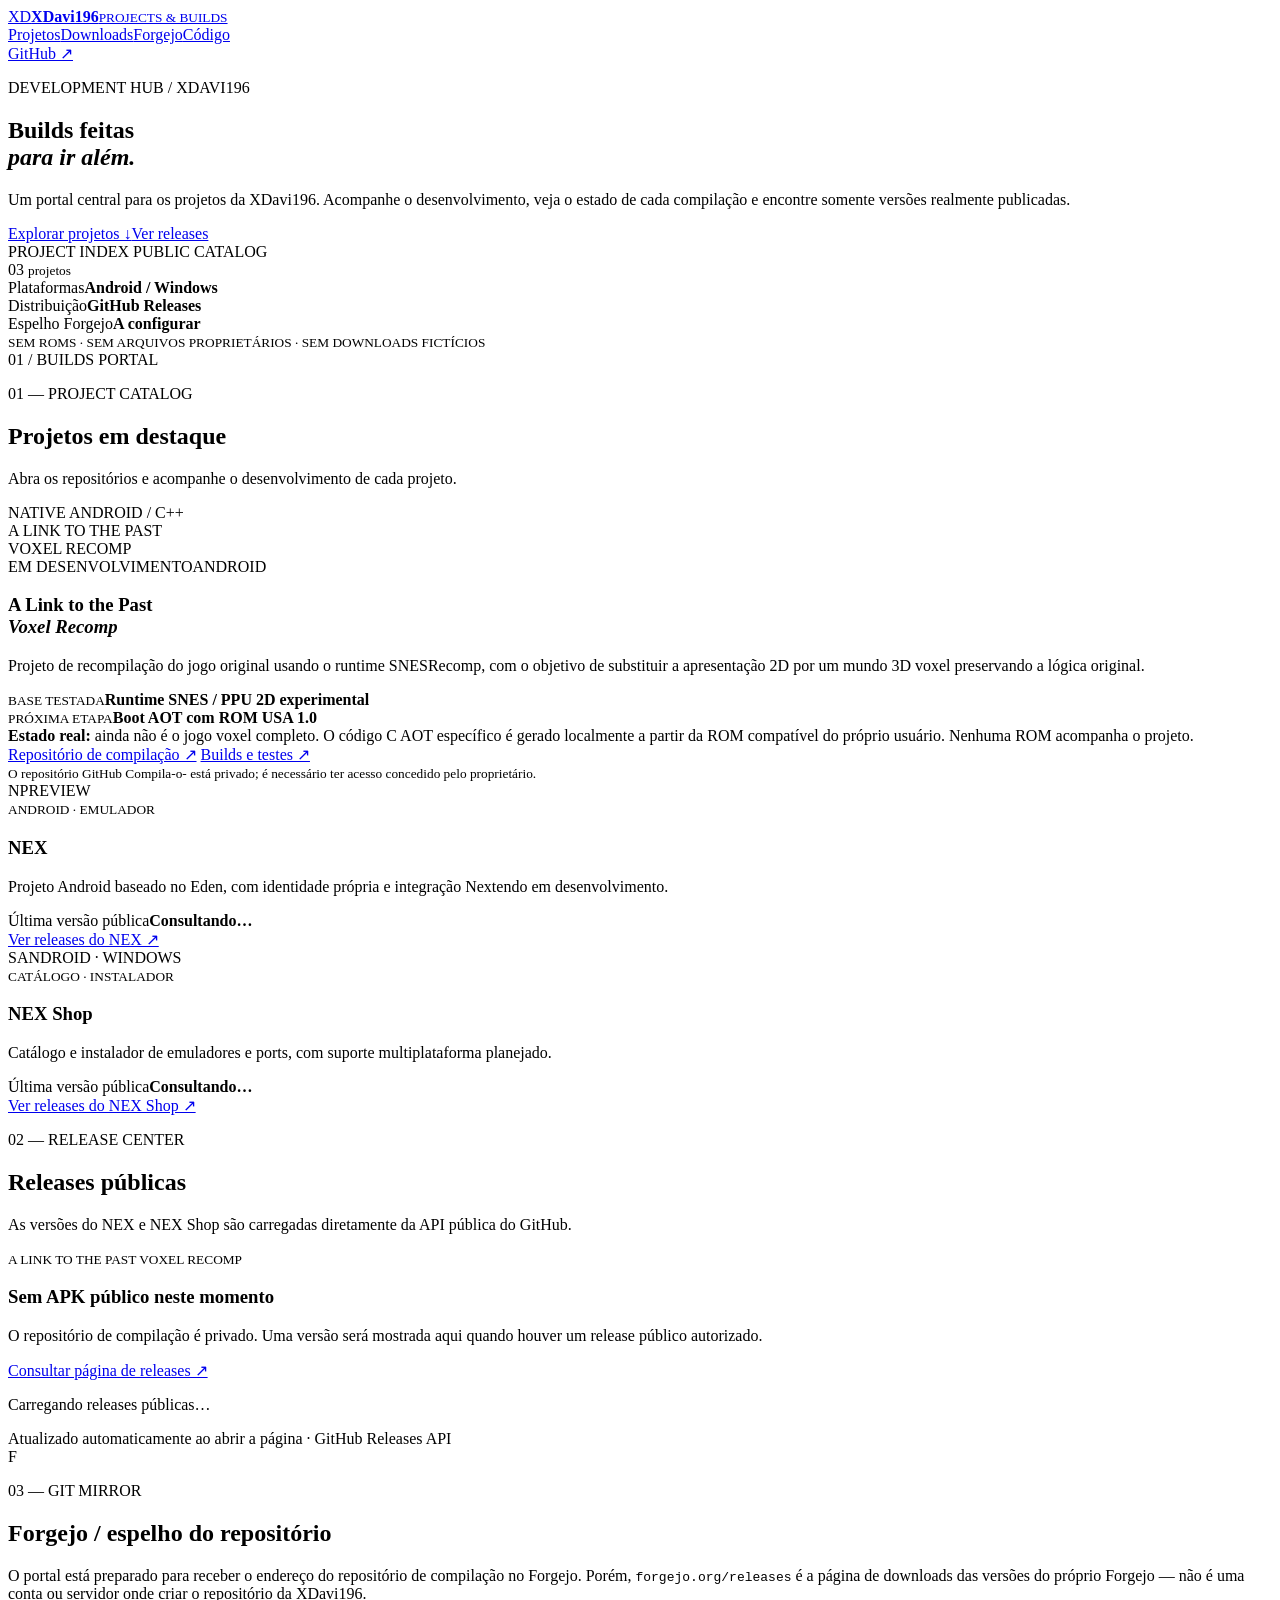
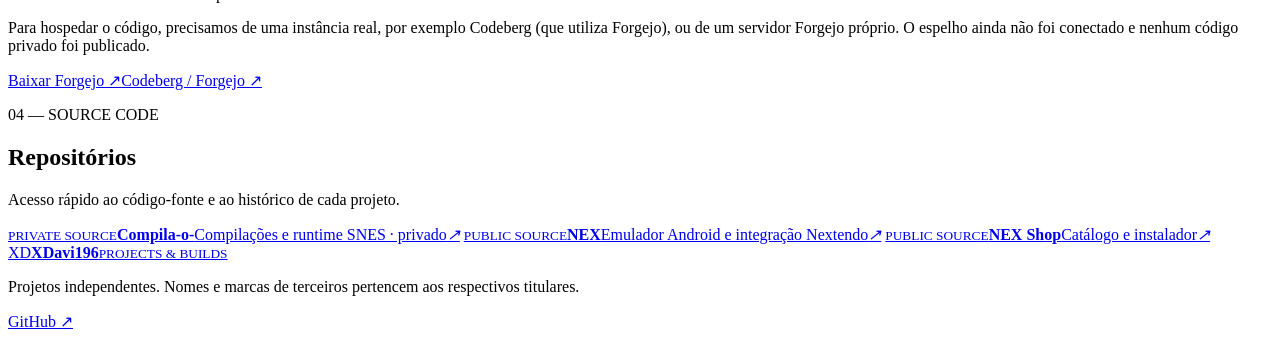
==== docs/builds/index.html @ 2fd81253 "Add XDavi196 projects and builds portal" ====
<!doctype html>
<html lang="pt-BR">
<head>
  <meta charset="utf-8">
  <meta name="viewport" content="width=device-width, initial-scale=1">
  <meta name="theme-color" content="#090a0e">
  <meta name="description" content="Projetos, repositórios e compilações da XDavi196.">
  <meta property="og:title" content="XDavi196 — Projects & Builds">
  <meta property="og:description" content="Portal de projetos e releases experimentais da XDavi196.">
  <title>XDavi196 — Projects & Builds</title>
  <link rel="stylesheet" href="styles.css">
  <script defer src="app.js"></script>
</head>
<body>
  <header class="topbar">
    <a class="brand" href="#home"><span class="brand-mark">XD</span><span><b>XDavi196</b><small>PROJECTS & BUILDS</small></span></a>
    <nav aria-label="Navegação"><a href="#projects">Projetos</a><a href="#downloads">Downloads</a><a href="#forgejo">Forgejo</a><a href="#source">Código</a></nav>
    <a class="github" href="https://github.com/XDavi196" target="_blank" rel="noopener">GitHub ↗</a>
  </header>
  <main>
    <section class="hero" id="home">
      <div class="hero-copy">
        <p class="eyebrow"><i></i> DEVELOPMENT HUB / XDAVI196</p>
        <h1>Builds feitas<br><em>para ir além.</em></h1>
        <p class="lead">Um portal central para os projetos da XDavi196. Acompanhe o desenvolvimento, veja o estado de cada compilação e encontre somente versões realmente publicadas.</p>
        <div class="actions"><a class="btn primary" href="#projects">Explorar projetos ↓</a><a class="btn secondary" href="#downloads">Ver releases</a></div>
      </div>
      <div class="hero-console">
        <div class="console-head"><span>PROJECT INDEX</span><span class="live"><i></i> PUBLIC CATALOG</span></div>
        <div class="console-number">03 <small>projetos</small></div>
        <div class="console-line"></div>
        <div class="console-row"><span>Plataformas</span><b>Android / Windows</b></div>
        <div class="console-row"><span>Distribuição</span><b>GitHub Releases</b></div>
        <div class="console-row"><span>Espelho Forgejo</span><b class="pending">A configurar</b></div>
        <small class="console-foot">SEM ROMS · SEM ARQUIVOS PROPRIETÁRIOS · SEM DOWNLOADS FICTÍCIOS</small>
      </div>
      <span class="hero-index">01 / BUILDS PORTAL</span>
    </section>

    <section class="section" id="projects">
      <div class="section-heading"><div><p class="eyebrow">01 — PROJECT CATALOG</p><h2>Projetos em destaque</h2></div><p>Abra os repositórios e acompanhe o desenvolvimento de cada projeto.</p></div>
      <article class="featured">
        <div class="featured-art">
          <span class="art-label">NATIVE ANDROID / C++</span>
          <div class="voxel-art" aria-hidden="true"><i></i><i></i><i></i><i></i><i></i><i></i><span></span></div>
          <div class="art-title">A LINK TO THE PAST<br>VOXEL RECOMP</div>
        </div>
        <div class="featured-copy">
          <div class="tags"><span class="tag red">EM DESENVOLVIMENTO</span><span class="tag">ANDROID</span></div>
          <h3>A Link to the Past<br><em>Voxel Recomp</em></h3>
          <p>Projeto de recompilação do jogo original usando o runtime SNESRecomp, com o objetivo de substituir a apresentação 2D por um mundo 3D voxel preservando a lógica original.</p>
          <div class="facts"><div><small>BASE TESTADA</small><b>Runtime SNES / PPU 2D experimental</b></div><div><small>PRÓXIMA ETAPA</small><b>Boot AOT com ROM USA 1.0</b></div></div>
          <div class="callout"><b>Estado real:</b> ainda não é o jogo voxel completo. O código C AOT específico é gerado localmente a partir da ROM compatível do próprio usuário. Nenhuma ROM acompanha o projeto.</div>
          <div class="links">
            <a href="https://github.com/XDavi196/Compila-o-" target="_blank" rel="noopener">Repositório de compilação ↗</a>
            <a href="https://github.com/XDavi196/Compila-o-/actions" target="_blank" rel="noopener">Builds e testes ↗</a>
          </div>
          <small class="private-note">O repositório GitHub Compila-o- está privado; é necessário ter acesso concedido pelo proprietário.</small>
        </div>
      </article>

      <div class="project-grid">
        <article class="project">
          <div class="project-top"><span class="project-symbol red-symbol">N</span><span class="tag green">PREVIEW</span></div>
          <small class="kicker">ANDROID · EMULADOR</small><h3>NEX</h3>
          <p>Projeto Android baseado no Eden, com identidade própria e integração Nextendo em desenvolvimento.</p>
          <div class="version"><span>Última versão pública</span><b id="nex-version">Consultando…</b></div>
          <a href="https://github.com/XDavi196/NEX/releases" target="_blank" rel="noopener">Ver releases do NEX ↗</a>
        </article>
        <article class="project">
          <div class="project-top"><span class="project-symbol blue-symbol">S</span><span class="tag">ANDROID · WINDOWS</span></div>
          <small class="kicker">CATÁLOGO · INSTALADOR</small><h3>NEX Shop</h3>
          <p>Catálogo e instalador de emuladores e ports, com suporte multiplataforma planejado.</p>
          <div class="version"><span>Última versão pública</span><b id="shop-version">Consultando…</b></div>
          <a href="https://github.com/XDavi196/NEX-Shop/releases" target="_blank" rel="noopener">Ver releases do NEX Shop ↗</a>
        </article>
      </div>
    </section>

    <section class="section downloads" id="downloads">
      <div class="section-heading"><div><p class="eyebrow">02 — RELEASE CENTER</p><h2>Releases públicas</h2></div><p>As versões do NEX e NEX Shop são carregadas diretamente da API pública do GitHub.</p></div>
      <div class="download-grid" id="release-grid">
        <article class="release-placeholder"><small>A LINK TO THE PAST VOXEL RECOMP</small><h3>Sem APK público neste momento</h3><p>O repositório de compilação é privado. Uma versão será mostrada aqui quando houver um release público autorizado.</p><a href="https://github.com/XDavi196/Compila-o-/releases" target="_blank" rel="noopener">Consultar página de releases ↗</a></article>
        <p id="release-loading">Carregando releases públicas…</p>
      </div>
      <div class="refresh-note"><i></i> Atualizado automaticamente ao abrir a página · GitHub Releases API</div>
    </section>

    <section class="forgejo-section" id="forgejo">
      <div class="forgejo-mark">F</div>
      <div class="forgejo-copy">
        <p class="eyebrow">03 — GIT MIRROR</p>
        <h2>Forgejo / espelho do repositório</h2>
        <p>O portal está preparado para receber o endereço do repositório de compilação no Forgejo. Porém, <code>forgejo.org/releases</code> é a página de downloads das versões do próprio Forgejo — não é uma conta ou servidor onde criar o repositório da XDavi196.</p>
        <p>Para hospedar o código, precisamos de uma instância real, por exemplo Codeberg (que utiliza Forgejo), ou de um servidor Forgejo próprio. O espelho ainda não foi conectado e nenhum código privado foi publicado.</p>
      </div>
      <div class="forgejo-actions"><a class="btn outline" href="https://forgejo.org/releases/" target="_blank" rel="noopener">Baixar Forgejo ↗</a><a class="btn secondary" href="https://codeberg.org/" target="_blank" rel="noopener">Codeberg / Forgejo ↗</a></div>
    </section>

    <section class="section source" id="source">
      <div class="section-heading"><div><p class="eyebrow">04 — SOURCE CODE</p><h2>Repositórios</h2></div><p>Acesso rápido ao código-fonte e ao histórico de cada projeto.</p></div>
      <div class="source-list">
        <a href="https://github.com/XDavi196/Compila-o-" target="_blank" rel="noopener"><small>PRIVATE SOURCE</small><b>Compila-o-</b><span>Compilações e runtime SNES · privado</span><i>↗</i></a>
        <a href="https://github.com/XDavi196/NEX" target="_blank" rel="noopener"><small>PUBLIC SOURCE</small><b>NEX</b><span>Emulador Android e integração Nextendo</span><i>↗</i></a>
        <a href="https://github.com/XDavi196/NEX-Shop" target="_blank" rel="noopener"><small>PUBLIC SOURCE</small><b>NEX Shop</b><span>Catálogo e instalador</span><i>↗</i></a>
      </div>
    </section>
  </main>
  <footer><a class="brand" href="#home"><span class="brand-mark">XD</span><span><b>XDavi196</b><small>PROJECTS & BUILDS</small></span></a><p>Projetos independentes. Nomes e marcas de terceiros pertencem aos respectivos titulares.</p><a href="https://github.com/XDavi196" target="_blank" rel="noopener">GitHub ↗</a></footer>
</body>
</html>
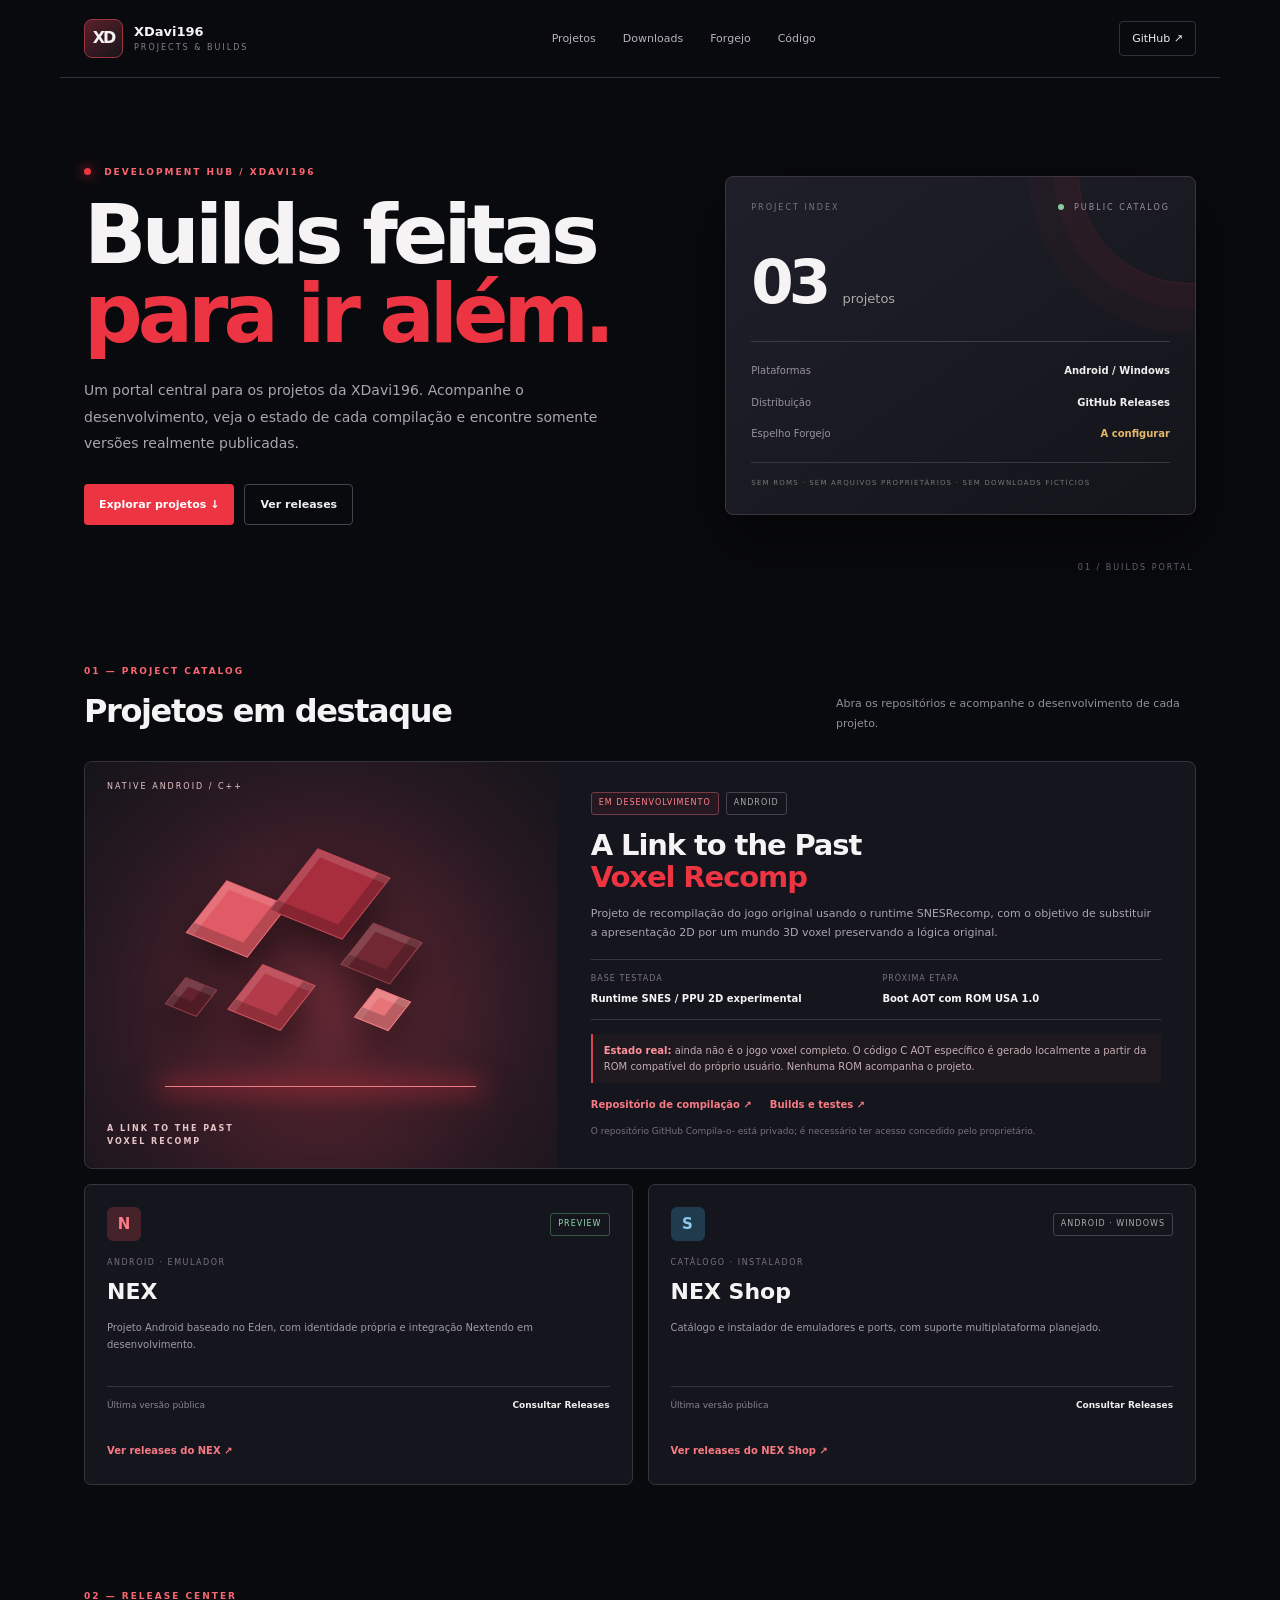
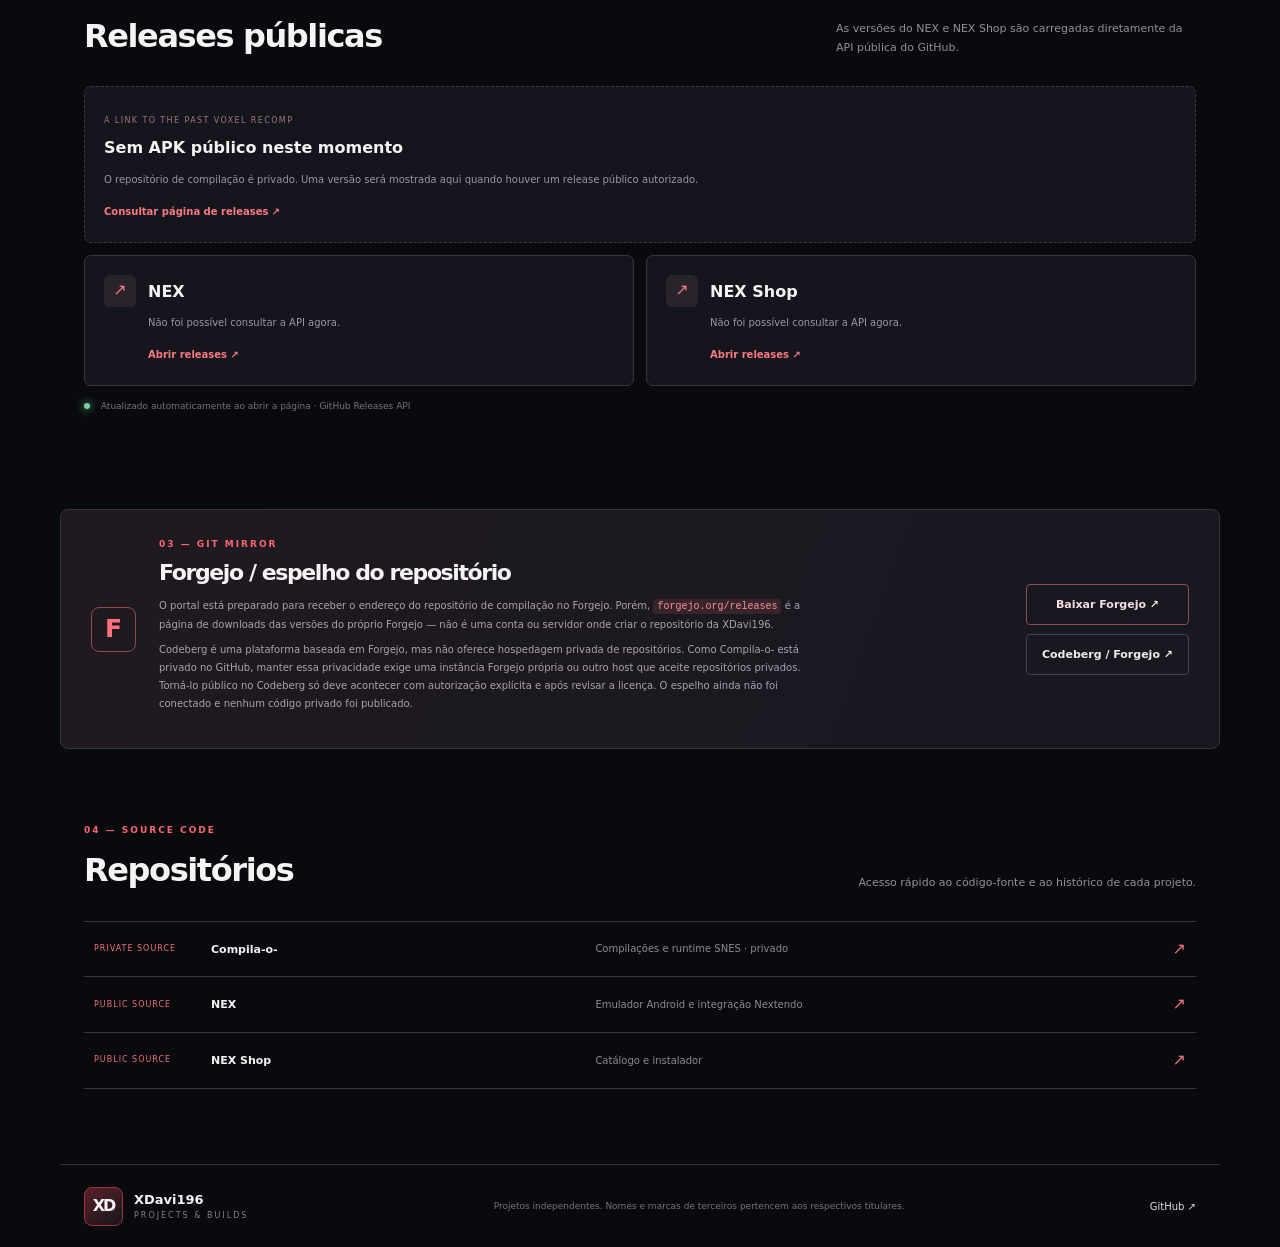
==== commit 6a1d4670: "Clarify Codeberg private repository limitations on the builds portal" ====
--- a/docs/builds/index.html
+++ b/docs/builds/index.html
@@ -92,7 +92,7 @@
         <p class="eyebrow">03 — GIT MIRROR</p>
         <h2>Forgejo / espelho do repositório</h2>
         <p>O portal está preparado para receber o endereço do repositório de compilação no Forgejo. Porém, <code>forgejo.org/releases</code> é a página de downloads das versões do próprio Forgejo — não é uma conta ou servidor onde criar o repositório da XDavi196.</p>
-        <p>Para hospedar o código, precisamos de uma instância real, por exemplo Codeberg (que utiliza Forgejo), ou de um servidor Forgejo próprio. O espelho ainda não foi conectado e nenhum código privado foi publicado.</p>
+        <p>Codeberg é uma plataforma baseada em Forgejo, mas não oferece hospedagem privada de repositórios. Como Compila-o- está privado no GitHub, manter essa privacidade exige uma instância Forgejo própria ou outro host que aceite repositórios privados. Torná-lo público no Codeberg só deve acontecer com autorização explícita e após revisar a licença. O espelho ainda não foi conectado e nenhum código privado foi publicado.</p>
       </div>
       <div class="forgejo-actions"><a class="btn outline" href="https://forgejo.org/releases/" target="_blank" rel="noopener">Baixar Forgejo ↗</a><a class="btn secondary" href="https://codeberg.org/" target="_blank" rel="noopener">Codeberg / Forgejo ↗</a></div>
     </section>
--- a/docs/builds/styles.css
+++ b/docs/builds/styles.css
@@ -0,0 +1,5 @@
+:root{color-scheme:dark;--bg:#090a0e;--panel:#14151d;--panel2:#1a1b24;--line:#30313b;--text:#f5f3f4;--muted:#aaa7b1;--dim:#77747e;--red:#ed3442;--max:1160px}
+*{box-sizing:border-box}html{scroll-behavior:smooth;scroll-padding-top:90px}body{margin:0;background:var(--bg);color:var(--text);font-family:Inter,ui-sans-serif,system-ui,-apple-system,"Segoe UI",sans-serif;line-height:1.55}a{color:inherit;text-decoration:none}.topbar{height:78px;max-width:var(--max);margin:auto;padding:0 24px;display:flex;align-items:center;justify-content:space-between;border-bottom:1px solid var(--line)}.brand{display:flex;align-items:center;gap:11px}.brand-mark{width:39px;height:39px;display:grid;place-items:center;border:1px solid #9d3440;border-radius:8px;background:linear-gradient(145deg,#5b202a,#17151b);font-weight:900;letter-spacing:-2px}.brand b,.brand small{display:block}.brand b{font-size:13px}.brand small{font-size:8px;color:#85818b;letter-spacing:2px}.topbar nav{display:flex;gap:27px}.topbar nav a,.github{font-size:11px;color:#b7b2bd}.github{border:1px solid var(--line);border-radius:4px;padding:8px 12px;color:#eee}.hero{max-width:var(--max);margin:auto;padding:88px 24px 75px;display:grid;grid-template-columns:1.1fr .9fr;align-items:center;gap:66px;position:relative;min-height:490px}.eyebrow{font-size:9px;color:#fb6671;letter-spacing:2px;font-weight:800;margin:0 0 15px}.eyebrow i,.refresh-note i{display:inline-block;width:7px;height:7px;border-radius:50%;background:var(--red);box-shadow:0 0 12px #ed3442;margin-right:8px}.hero h1{font-size:clamp(55px,7vw,82px);line-height:.97;letter-spacing:-5px;margin:0;font-weight:800}.hero h1 em,.featured h3 em{font-style:normal;color:var(--red)}.lead{max-width:520px;font-size:14px;color:#aaa5af;line-height:1.9;margin:23px 0 27px}.actions{display:flex;gap:10px;flex-wrap:wrap}.btn{display:inline-flex;align-items:center;justify-content:center;padding:11px 15px;border-radius:4px;font-size:11px;font-weight:750;transition:.2s}.btn:hover{transform:translateY(-2px)}.primary{background:var(--red);color:#fff}.primary:hover{background:#ff4b59}.secondary{border:1px solid #45434d;color:#eee}.hero-console{background:linear-gradient(145deg,#1e1f29,#14151b);border:1px solid #3b3540;border-radius:8px;padding:25px;box-shadow:0 25px 65px #0008;position:relative;overflow:hidden}.hero-console:after{content:"";position:absolute;width:220px;height:220px;right:-105px;top:-115px;border:1px solid #ed344228;border-radius:50%;box-shadow:0 0 0 25px #ed34420a,0 0 0 50px #ed344208}.console-head{font-size:8px;letter-spacing:2px;color:#777;display:flex;justify-content:space-between}.live{color:#9c929c}.live i{display:inline-block;width:6px;height:6px;background:#7dd5a1;border-radius:50%;margin-right:5px}.console-number{font-size:61px;letter-spacing:-5px;margin:20px 0 12px;font-weight:800}.console-number small{font-size:13px;color:#aaa;letter-spacing:0;font-weight:500}.console-line{height:1px;background:#3c3a44;margin-bottom:13px}.console-row{display:flex;justify-content:space-between;gap:12px;padding:8px 0;color:#98939d;font-size:10px}.console-row b{color:#eee;font-size:10px}.console-row .pending{color:#e6b668}.console-foot{display:block;border-top:1px solid #3a3741;padding-top:15px;margin-top:12px;color:#777;font-size:7px;letter-spacing:1.2px}.hero-index{position:absolute;bottom:25px;right:26px;color:#64606a;font-size:8px;letter-spacing:2px}
+.section{max-width:var(--max);margin:auto;padding:65px 24px}.section-heading{display:flex;justify-content:space-between;align-items:end;gap:28px;margin-bottom:25px}.section-heading .eyebrow{margin-bottom:8px}.section h2,.forgejo-copy h2{margin:0;font-size:32px;letter-spacing:-1.4px}.section-heading>p{max-width:360px;color:#92909a;font-size:11px;line-height:1.8;margin:0 0 3px}.featured{display:grid;grid-template-columns:.85fr 1.15fr;border:1px solid #37333e;border-radius:8px;overflow:hidden;background:var(--panel)}.featured-art{min-height:390px;position:relative;overflow:hidden;background:radial-gradient(ellipse at 50% 60%,#692a36,#291922 65%,#15141a)}.featured-art:before{content:"";position:absolute;inset:0;background-image:linear-gradient(#fff08 1px,transparent 1px),linear-gradient(90deg,#fff08 1px,transparent 1px);background-size:35px 35px;opacity:.4}.art-label,.art-title{position:absolute;left:22px;color:#e7c4c8;font-size:8px;letter-spacing:2px}.art-label{top:19px}.art-title{bottom:20px;font-weight:800;line-height:1.6}.voxel-art{position:absolute;inset:60px 20px 70px;display:grid;place-items:center;filter:drop-shadow(0 18px 20px #0008)}.voxel-art i{position:absolute;width:66px;height:66px;background:#cf4654;border:1px solid #ff929a44;transform:rotate(30deg) skew(-8deg,-8deg);box-shadow:inset -12px -12px 0 #0003,inset 7px 7px 0 #fff2}.voxel-art i:nth-child(1){left:23%;top:23%;background:#e15b66}.voxel-art i:nth-child(2){left:43%;top:12%;width:78px;height:78px;background:#a82d3d}.voxel-art i:nth-child(3){left:58%;top:38%;width:53px;height:53px;background:#712833}.voxel-art i:nth-child(4){left:32%;top:53%;width:57px;height:57px;background:#b43b49}.voxel-art i:nth-child(5){left:60%;top:61%;width:37px;height:37px;background:#e67479}.voxel-art i:nth-child(6){left:16%;top:57%;width:34px;height:34px;background:#63222e}.voxel-art span{position:absolute;bottom:4%;height:1px;width:72%;background:#ee7c86;box-shadow:0 0 25px 5px #ed344288}.featured-copy{padding:30px 34px}.tags,.project-top{display:flex;align-items:center;gap:7px;flex-wrap:wrap}.tag{font-size:8px;letter-spacing:1px;border:1px solid #45424c;padding:4px 7px;border-radius:3px;color:#aaa}.tag.red{color:#ff838d;border-color:#763b44;background:#71263233}.tag.green{color:#91d9aa;border-color:#325b42}.featured h3{font-size:29px;line-height:1.1;letter-spacing:-1.1px;margin:15px 0 10px}.featured-copy>p{font-size:11px;color:#aaa5af;line-height:1.8;margin:0 0 16px}.facts{display:grid;grid-template-columns:1fr 1fr;gap:13px;border-top:1px solid #383640;border-bottom:1px solid #383640;padding:13px 0}.facts div{display:flex;flex-direction:column;gap:5px}.facts small{font-size:8px;color:#79747f;letter-spacing:1px}.facts b{font-size:10px}.callout{font-size:10px;color:#c5afb2;background:#46232a33;border-left:2px solid #d74654;padding:9px 11px;margin:14px 0}.callout b{color:#ff929a}.links{display:flex;gap:18px;flex-wrap:wrap}.links a,.project>a,.release-card a,.release-placeholder a{font-size:10px;color:#fa7a84;font-weight:750}.private-note{display:block;color:#77717d;font-size:9px;margin-top:12px}.project-grid{display:grid;grid-template-columns:1fr 1fr;gap:15px;margin-top:15px}.project{border:1px solid #37343e;border-radius:7px;background:#15161d;padding:22px}.project-top{justify-content:space-between}.project-symbol{width:34px;height:34px;display:grid;place-items:center;border-radius:6px;font-size:15px;font-weight:900}.red-symbol{background:#46232b;color:#ff7b86}.blue-symbol{background:#203b4e;color:#8cc9ec}.kicker{display:block;color:#77737f;font-size:8px;letter-spacing:1.5px;margin:16px 0 5px}.project h3{font-size:22px;margin:0 0 7px}.project>p:not(.kicker){font-size:10px;color:#a09ba5;line-height:1.75;min-height:55px}.version{border-top:1px solid #37343e;padding:12px 0;margin:12px 0;display:flex;justify-content:space-between;gap:10px;font-size:9px;color:#88838e}.version b{color:#eee}.downloads{padding-top:40px}.download-grid{display:grid;grid-template-columns:1fr 1fr;gap:12px}.release-placeholder,.release-card{border:1px solid #39353f;background:var(--panel);border-radius:7px;padding:19px}.release-placeholder{grid-column:1/-1;border-style:dashed}.release-placeholder small,.release-card small{color:#9a7980;font-size:8px;letter-spacing:1.4px}.release-placeholder h3,.release-card h3{margin:5px 0;font-size:16px}.release-placeholder p,.release-card p{font-size:10px;color:#9c97a1;line-height:1.7}.release-card{display:flex;gap:12px}.release-card .r-icon{width:32px;height:32px;flex:0 0 32px;border-radius:6px;background:#29232c;color:#f17c86;display:grid;place-items:center}.release-card a{display:inline-block;margin-top:4px}.refresh-note{margin-top:14px;color:#77727d;font-size:9px}.refresh-note i{width:6px;height:6px;background:#7bd39e;box-shadow:0 0 8px #7bd39e}.forgejo-section{max-width:var(--max);margin:30px auto;padding:28px 30px;border:1px solid #3b343e;border-radius:8px;background:linear-gradient(110deg,#201920,#171820);display:grid;grid-template-columns:48px 1fr auto;gap:20px;align-items:center}.forgejo-mark{height:45px;width:45px;display:grid;place-items:center;border:1px solid #8c4c56;border-radius:8px;color:#ff727d;font-weight:900;font-size:25px}.forgejo-copy .eyebrow{margin-bottom:4px}.forgejo-copy h2{font-size:22px}.forgejo-copy>p:not(.eyebrow){max-width:670px;font-size:10px;color:#aaa3ad;line-height:1.8;margin:7px 0}.forgejo-copy code{color:#ff929b;background:#38242b;padding:2px 4px;border-radius:3px}.forgejo-actions{display:flex;flex-direction:column;gap:9px}.outline{border:1px solid #8c4c56;color:#f5dfe2}.source{padding-top:45px;padding-bottom:75px}.source-list{border-top:1px solid #37343e}.source-list a{display:grid;grid-template-columns:105px 1fr 1.5fr 20px;gap:12px;align-items:center;padding:15px 10px;border-bottom:1px solid #37343e}.source-list small{font-size:8px;color:#ed707b;letter-spacing:1px}.source-list b{font-size:11px}.source-list span{font-size:10px;color:#8f8995}.source-list i{text-align:right;color:#ee737e;font-style:normal}footer{border-top:1px solid #302d37;max-width:var(--max);margin:auto;padding:22px 24px;display:flex;justify-content:space-between;align-items:center;gap:18px}footer p{font-size:9px;color:#77717d}footer>a:last-child{font-size:10px;color:#e4dfe5}
+@media(max-width:800px){.topbar nav{gap:14px}.hero{gap:30px;padding-top:70px}.featured-copy{padding:25px}.forgejo-section{margin:25px 20px;grid-template-columns:42px 1fr}.forgejo-actions{grid-column:2;flex-direction:row;flex-wrap:wrap}}
+@media(max-width:600px){.topbar{height:68px;padding:0 18px}.topbar nav{display:none}.hero{grid-template-columns:1fr;padding:55px 20px 65px;gap:32px}.hero h1{font-size:59px;letter-spacing:-3px}.section{padding:49px 20px}.section-heading{display:block}.section-heading>p{margin-top:9px}.featured{grid-template-columns:1fr}.featured-art{min-height:245px}.featured-copy{padding:23px 20px}.facts{grid-template-columns:1fr}.project-grid,.download-grid{grid-template-columns:1fr}.release-placeholder{grid-column:auto}.forgejo-section{grid-template-columns:1fr;margin:25px 20px;padding:22px}.forgejo-actions{grid-column:auto;flex-direction:row;flex-wrap:wrap}.source-list a{grid-template-columns:80px 1fr 18px;gap:9px}.source-list span{grid-column:2;grid-row:2}.source-list i{grid-column:3;grid-row:1/3}footer{padding:20px;align-items:flex-start;flex-direction:column;gap:10px}footer p{margin:0}}
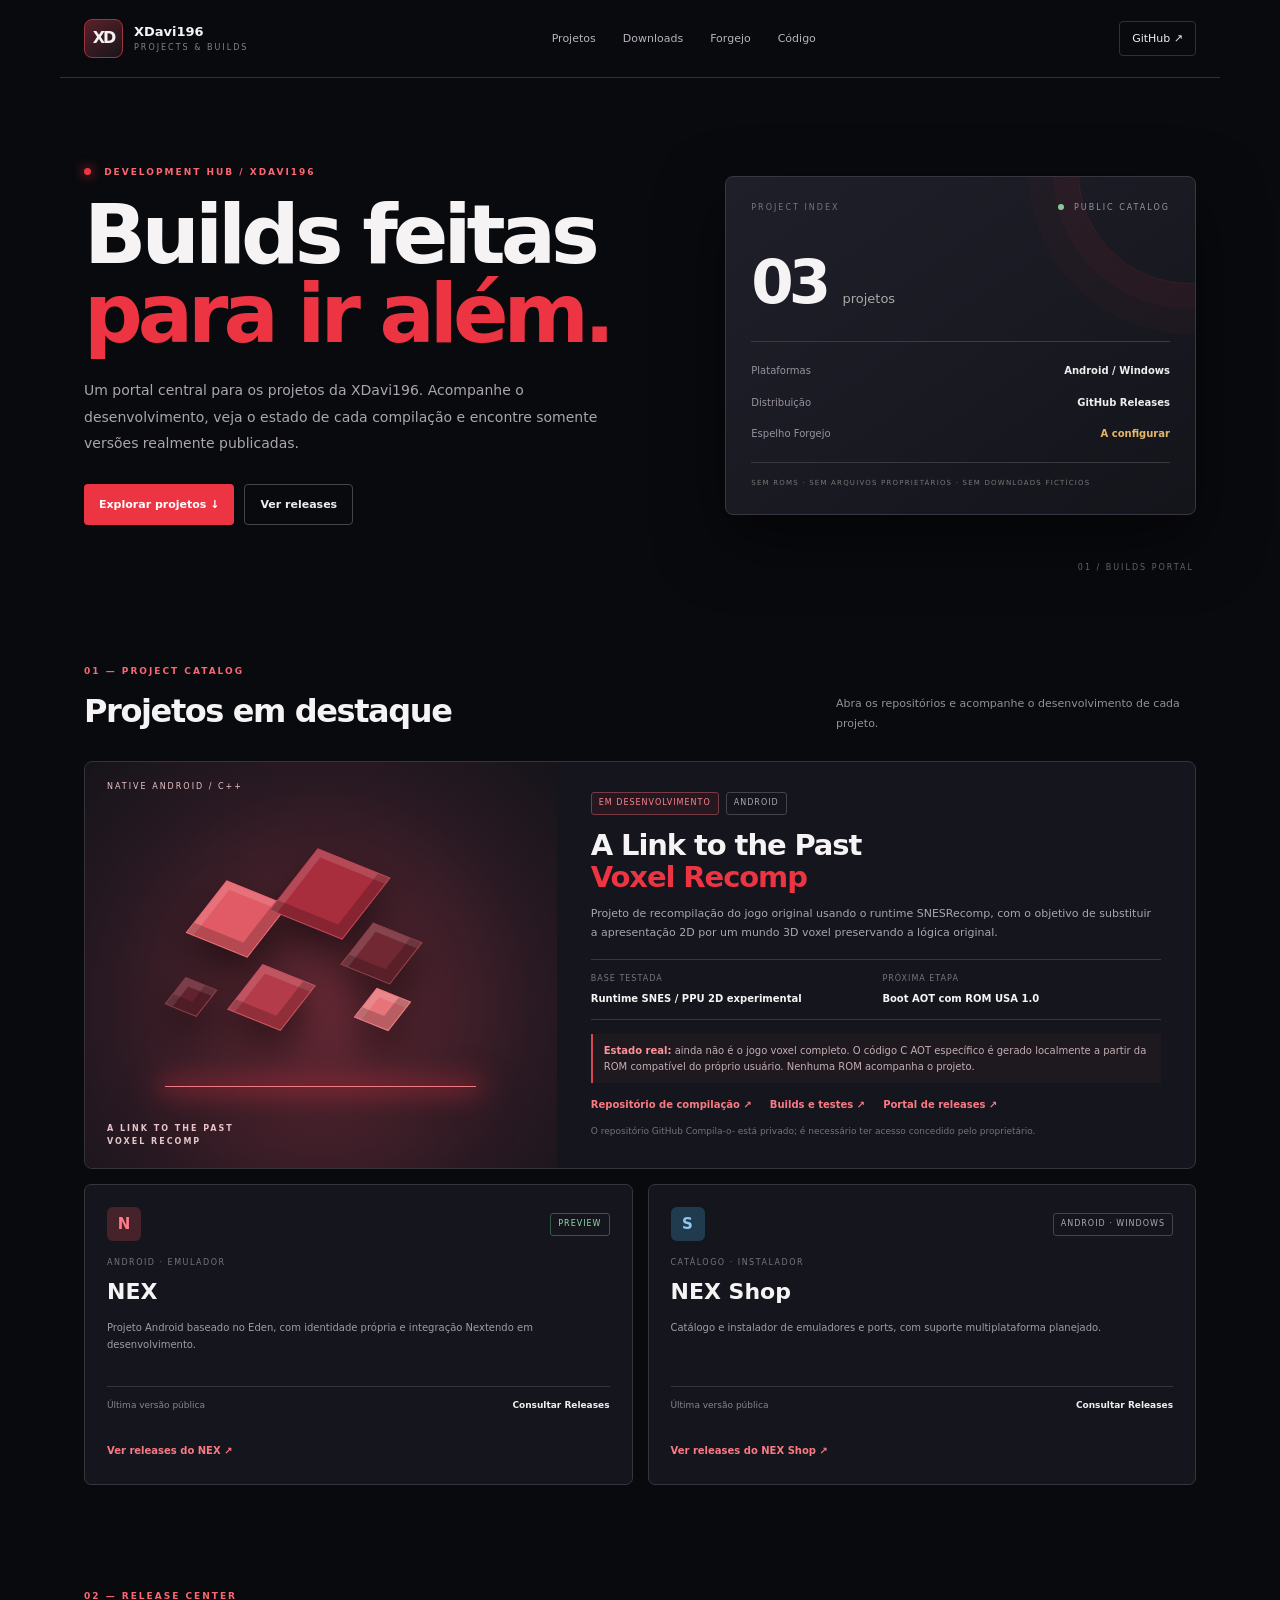
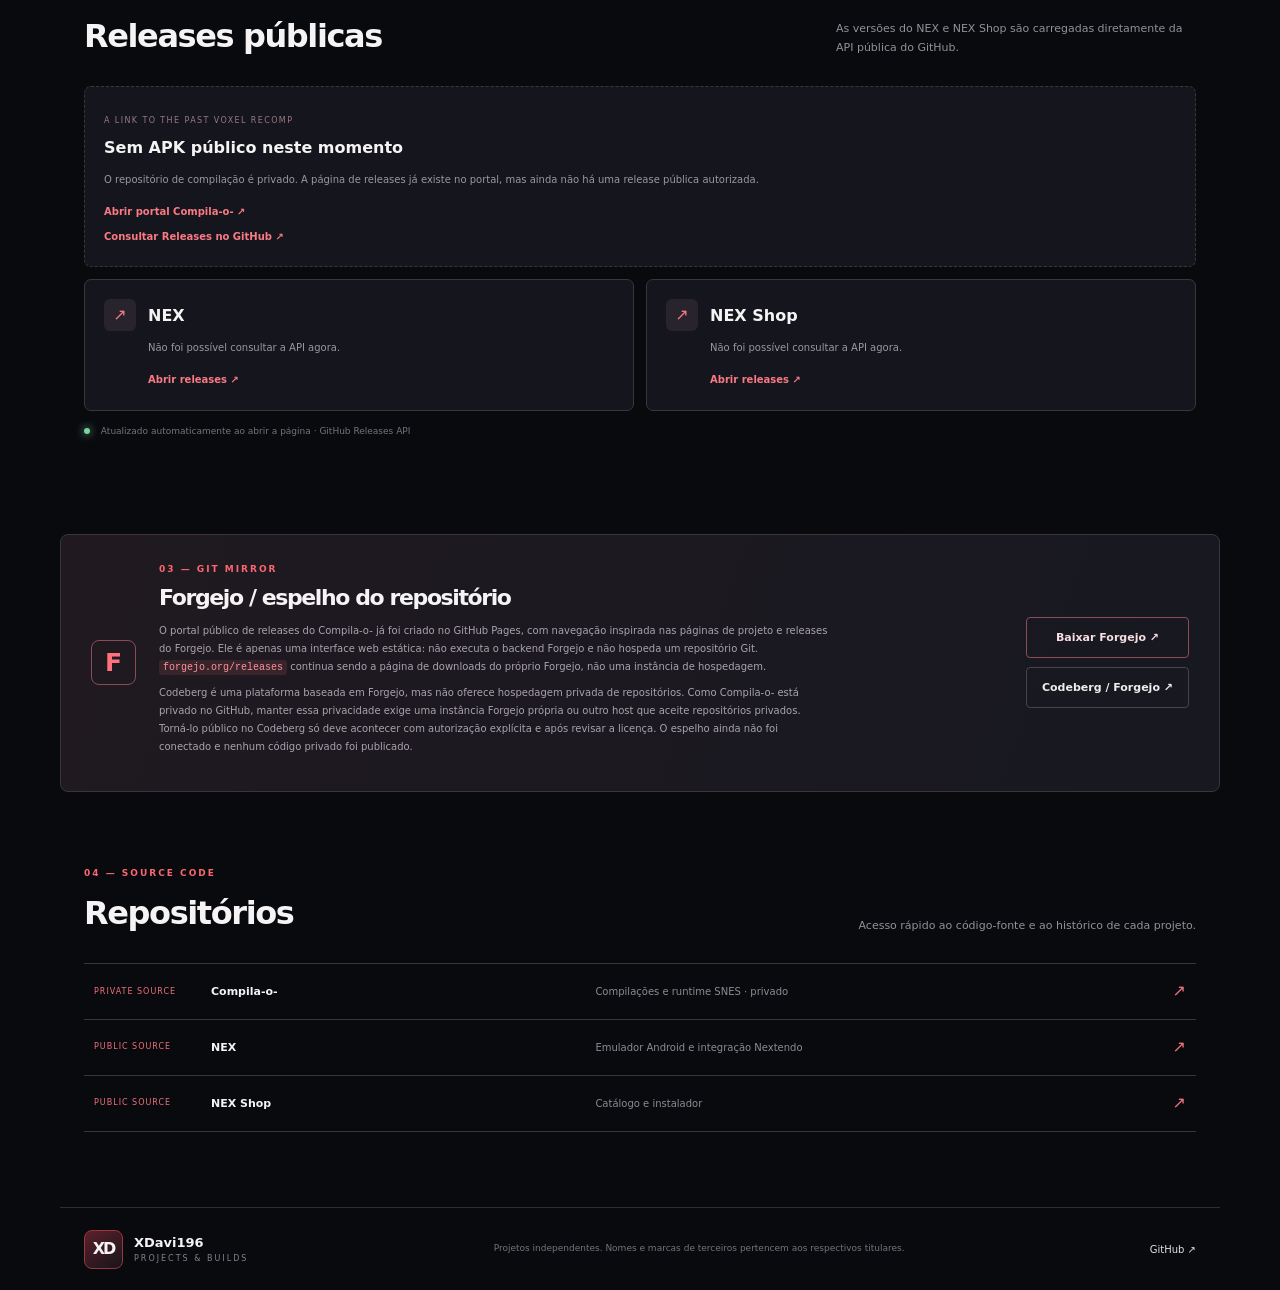
==== commit 4edb08ec: "Link Compila-o release portal from builds hub" ====
--- a/docs/builds/index.html
+++ b/docs/builds/index.html
@@ -54,6 +54,7 @@
           <div class="links">
             <a href="https://github.com/XDavi196/Compila-o-" target="_blank" rel="noopener">Repositório de compilação ↗</a>
             <a href="https://github.com/XDavi196/Compila-o-/actions" target="_blank" rel="noopener">Builds e testes ↗</a>
+            <a href="compila-o/" target="_blank" rel="noopener">Portal de releases ↗</a>
           </div>
           <small class="private-note">O repositório GitHub Compila-o- está privado; é necessário ter acesso concedido pelo proprietário.</small>
         </div>
@@ -80,7 +81,7 @@
     <section class="section downloads" id="downloads">
       <div class="section-heading"><div><p class="eyebrow">02 — RELEASE CENTER</p><h2>Releases públicas</h2></div><p>As versões do NEX e NEX Shop são carregadas diretamente da API pública do GitHub.</p></div>
       <div class="download-grid" id="release-grid">
-        <article class="release-placeholder"><small>A LINK TO THE PAST VOXEL RECOMP</small><h3>Sem APK público neste momento</h3><p>O repositório de compilação é privado. Uma versão será mostrada aqui quando houver um release público autorizado.</p><a href="https://github.com/XDavi196/Compila-o-/releases" target="_blank" rel="noopener">Consultar página de releases ↗</a></article>
+        <article class="release-placeholder"><small>A LINK TO THE PAST VOXEL RECOMP</small><h3>Sem APK público neste momento</h3><p>O repositório de compilação é privado. A página de releases já existe no portal, mas ainda não há uma release pública autorizada.</p><a href="compila-o/" target="_blank" rel="noopener">Abrir portal Compila-o- ↗</a><br><a href="https://github.com/XDavi196/Compila-o-/releases" target="_blank" rel="noopener">Consultar Releases no GitHub ↗</a></article>
         <p id="release-loading">Carregando releases públicas…</p>
       </div>
       <div class="refresh-note"><i></i> Atualizado automaticamente ao abrir a página · GitHub Releases API</div>
@@ -91,7 +92,7 @@
       <div class="forgejo-copy">
         <p class="eyebrow">03 — GIT MIRROR</p>
         <h2>Forgejo / espelho do repositório</h2>
-        <p>O portal está preparado para receber o endereço do repositório de compilação no Forgejo. Porém, <code>forgejo.org/releases</code> é a página de downloads das versões do próprio Forgejo — não é uma conta ou servidor onde criar o repositório da XDavi196.</p>
+        <p>O portal público de releases do Compila-o- já foi criado no GitHub Pages, com navegação inspirada nas páginas de projeto e releases do Forgejo. Ele é apenas uma interface web estática: não executa o backend Forgejo e não hospeda um repositório Git. <code>forgejo.org/releases</code> continua sendo a página de downloads do próprio Forgejo, não uma instância de hospedagem.</p>
         <p>Codeberg é uma plataforma baseada em Forgejo, mas não oferece hospedagem privada de repositórios. Como Compila-o- está privado no GitHub, manter essa privacidade exige uma instância Forgejo própria ou outro host que aceite repositórios privados. Torná-lo público no Codeberg só deve acontecer com autorização explícita e após revisar a licença. O espelho ainda não foi conectado e nenhum código privado foi publicado.</p>
       </div>
       <div class="forgejo-actions"><a class="btn outline" href="https://forgejo.org/releases/" target="_blank" rel="noopener">Baixar Forgejo ↗</a><a class="btn secondary" href="https://codeberg.org/" target="_blank" rel="noopener">Codeberg / Forgejo ↗</a></div>
